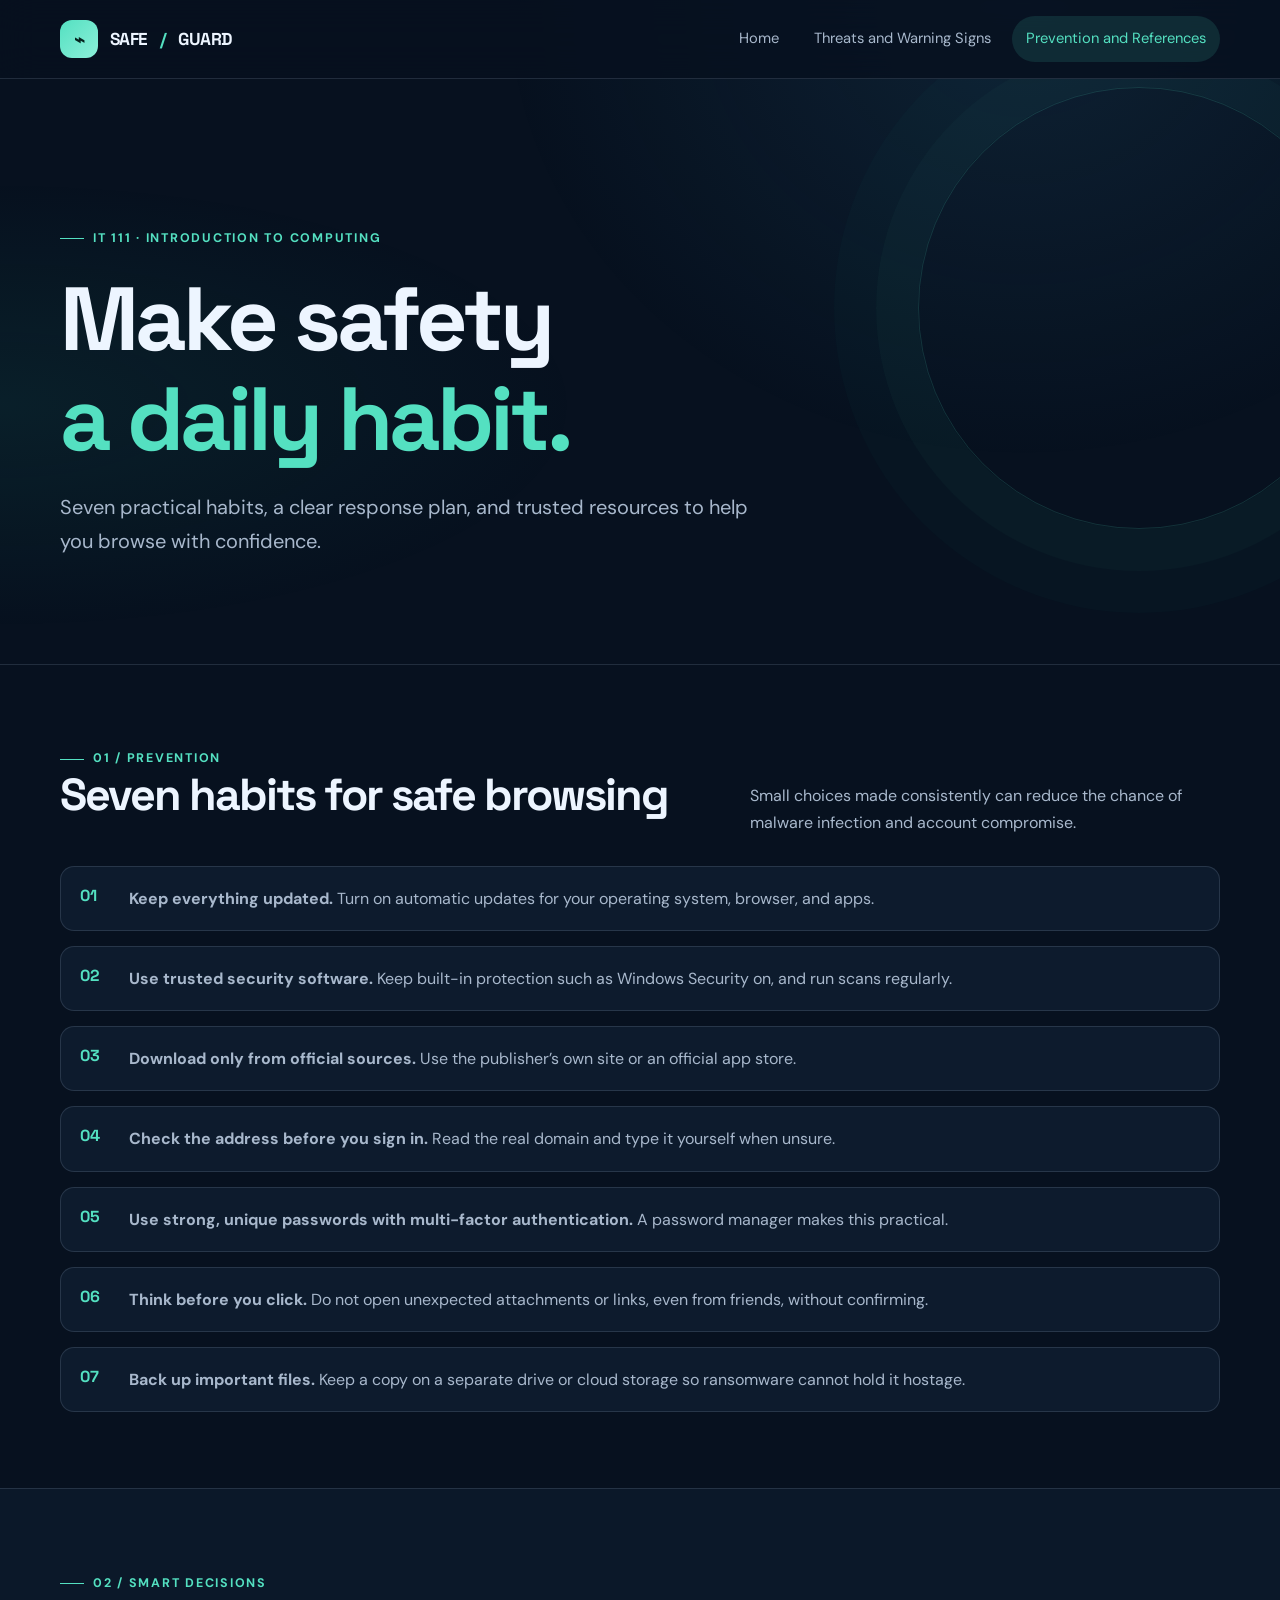
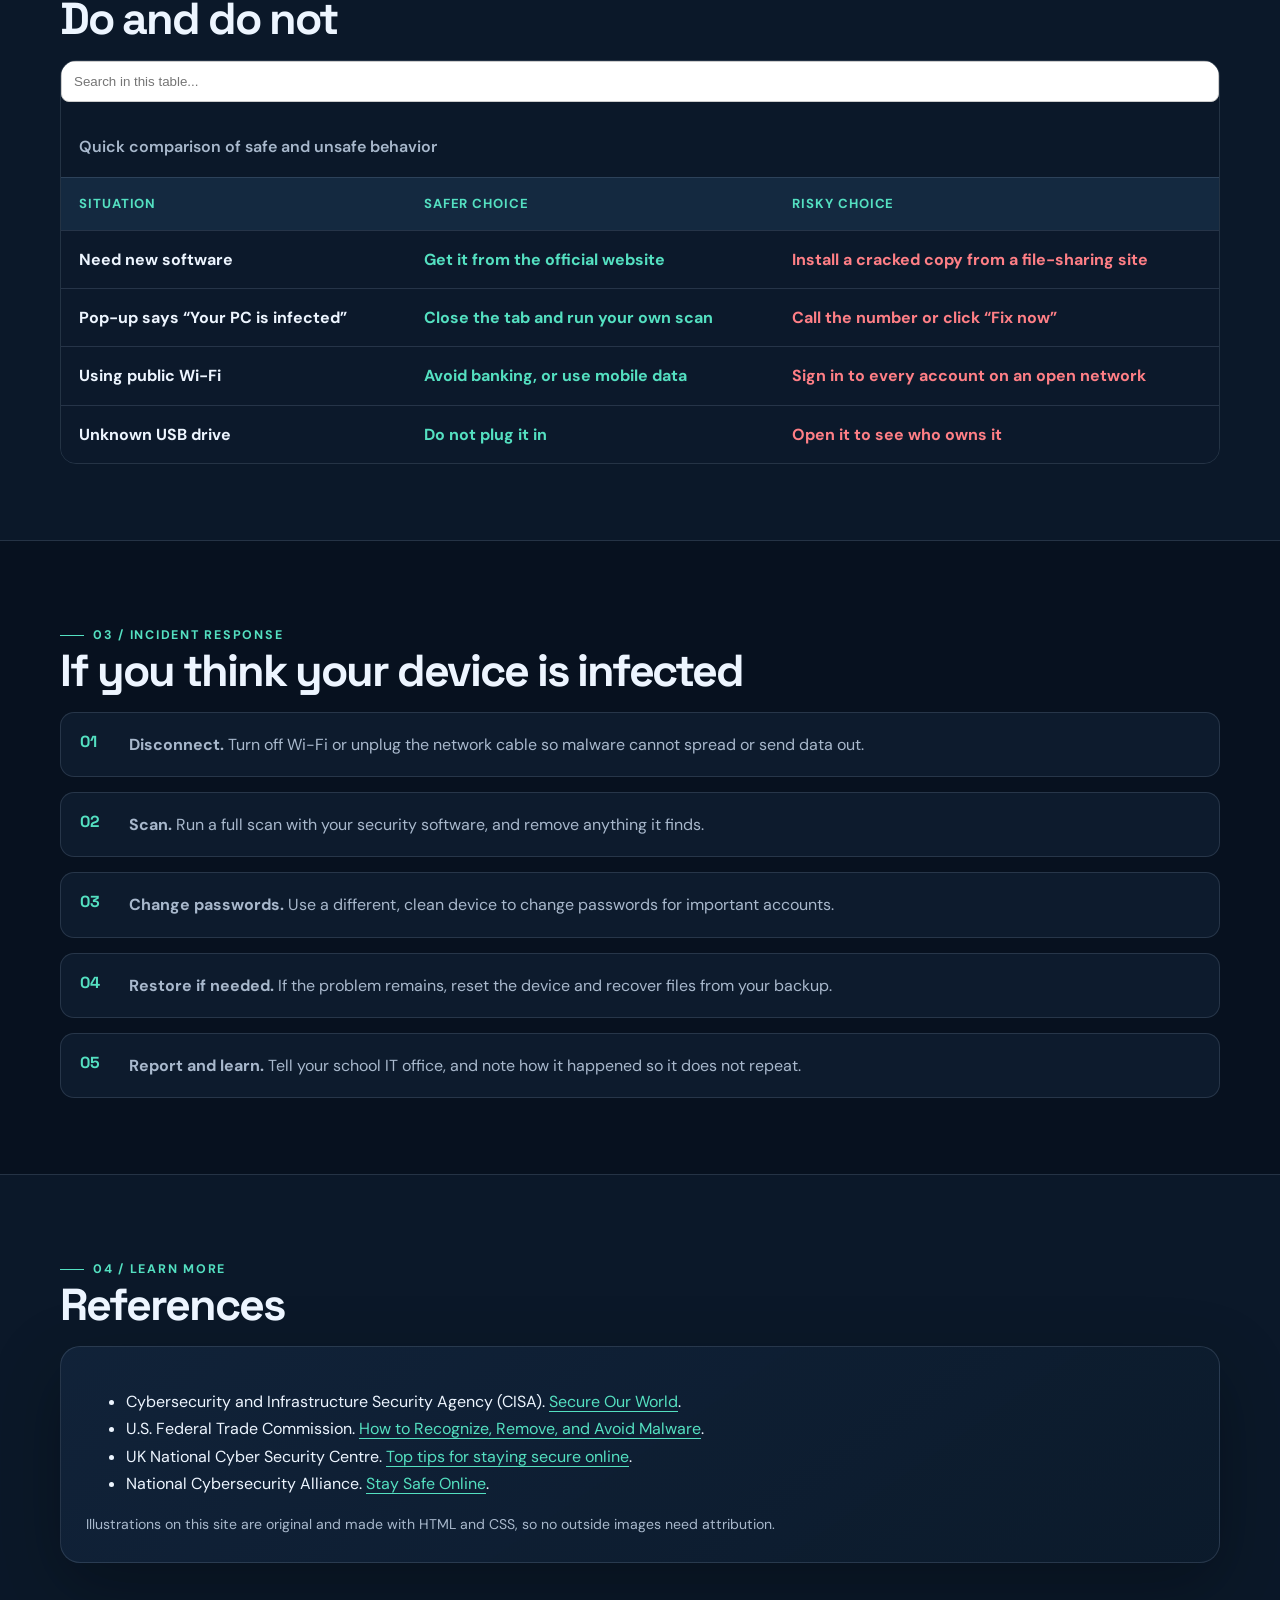
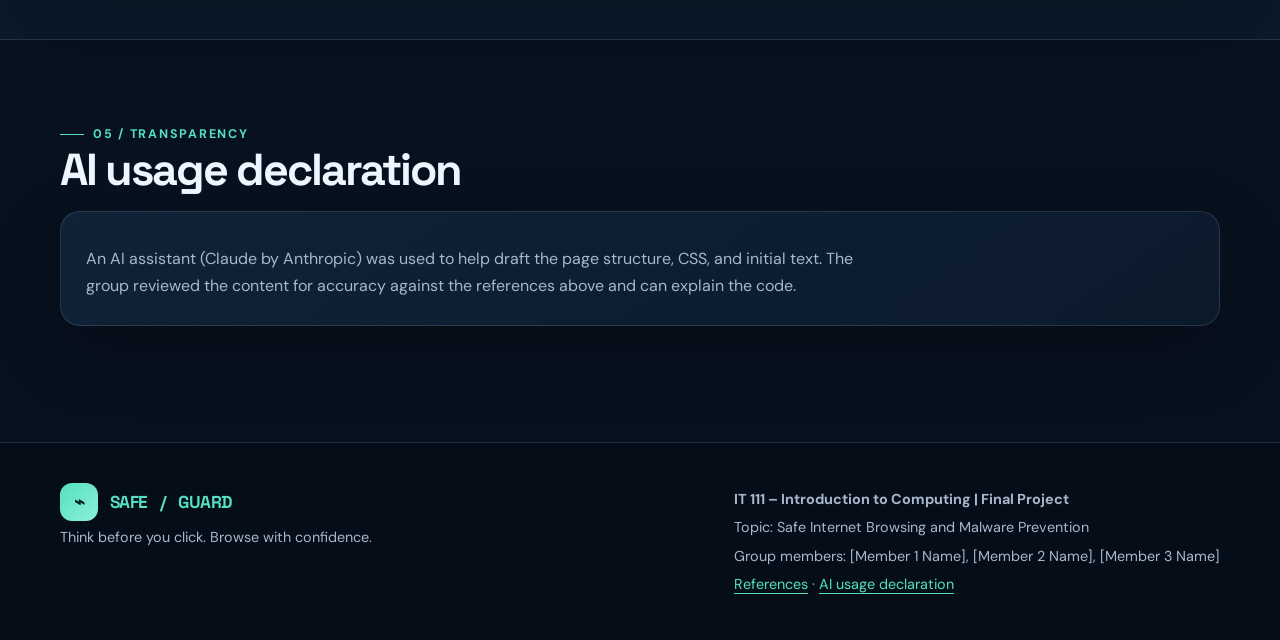
==== resources.html @ ea1fbe69 "Add files via upload" ====
<!DOCTYPE html>
<html lang="en">
<head>
<meta charset="UTF-8">
<meta name="viewport" content="width=device-width, initial-scale=1">
<meta name="description" content="A practical student guide to safe internet browsing and malware prevention.">
<meta name="theme-color" content="#07111f">
<title>Prevention and References | Safe Browsing Guide</title>
<link rel="preconnect" href="https://fonts.googleapis.com">
<link rel="preconnect" href="https://fonts.gstatic.com" crossorigin>
<link rel="stylesheet" href="style.css">
</head>
<body>
<a class="skip" href="#main">Skip to main content</a>
<header class="site-header"><div class="wrap">
<a class="brand" href="index.html"><span class="brand-mark" aria-hidden="true">⌁</span> SAFE<span style="color:var(--accent)">/</span>GUARD</a>
<button class="menu-toggle" type="button" aria-expanded="false" aria-controls="main-nav">Menu ☰</button>
<nav id="main-nav" aria-label="Main navigation"><ul><li><a href="index.html" >Home</a></li><li><a href="content.html" >Threats and Warning Signs</a></li><li><a href="resources.html" aria-current="page">Prevention and References</a></li></ul></nav>
</div></header>
<main id="main">
<div class="hero"><div class="wrap">
<div class="eyebrow">IT 111 · INTRODUCTION TO COMPUTING</div>
<h1>Make safety<br><span>a daily habit.</span></h1><p class="lead">Seven practical habits, a clear response plan, and trusted resources to help you browse with confidence.</p>

</div></div>

<section><div class="wrap"><div class="section-head"><div><div class="eyebrow">01 / PREVENTION</div><h2>Seven habits for safe browsing</h2></div><p>Small choices made consistently can reduce the chance of malware infection and account compromise.</p></div>
<ol class="steps">
<li><strong>Keep everything updated.</strong> Turn on automatic updates for your operating system, browser, and apps.</li>
<li><strong>Use trusted security software.</strong> Keep built-in protection such as Windows Security on, and run scans regularly.</li>
<li><strong>Download only from official sources.</strong> Use the publisher’s own site or an official app store.</li>
<li><strong>Check the address before you sign in.</strong> Read the real domain and type it yourself when unsure.</li>
<li><strong>Use strong, unique passwords with multi-factor authentication.</strong> A password manager makes this practical.</li>
<li><strong>Think before you click.</strong> Do not open unexpected attachments or links, even from friends, without confirming.</li>
<li><strong>Back up important files.</strong> Keep a copy on a separate drive or cloud storage so ransomware cannot hold it hostage.</li>
</ol></div></section>
<section class="alt-bg"><div class="wrap"><div class="eyebrow">02 / SMART DECISIONS</div><h2>Do and do not</h2><div class="table-scroll"><table><caption>Quick comparison of safe and unsafe behavior</caption><thead><tr><th>Situation</th><th>Safer choice</th><th>Risky choice</th></tr></thead><tbody>
<tr><th>Need new software</th><td class="do">Get it from the official website</td><td class="dont">Install a cracked copy from a file-sharing site</td></tr>
<tr><th>Pop-up says “Your PC is infected”</th><td class="do">Close the tab and run your own scan</td><td class="dont">Call the number or click “Fix now”</td></tr>
<tr><th>Using public Wi-Fi</th><td class="do">Avoid banking, or use mobile data</td><td class="dont">Sign in to every account on an open network</td></tr>
<tr><th>Unknown USB drive</th><td class="do">Do not plug it in</td><td class="dont">Open it to see who owns it</td></tr>
</tbody></table></div></div></section>
<section><div class="wrap"><div class="eyebrow">03 / INCIDENT RESPONSE</div><h2>If you think your device is infected</h2><ol class="steps">
<li><strong>Disconnect.</strong> Turn off Wi-Fi or unplug the network cable so malware cannot spread or send data out.</li>
<li><strong>Scan.</strong> Run a full scan with your security software, and remove anything it finds.</li>
<li><strong>Change passwords.</strong> Use a different, clean device to change passwords for important accounts.</li>
<li><strong>Restore if needed.</strong> If the problem remains, reset the device and recover files from your backup.</li>
<li><strong>Report and learn.</strong> Tell your school IT office, and note how it happened so it does not repeat.</li>
</ol></div></section>
<section class="alt-bg" id="references"><div class="wrap"><div class="eyebrow">04 / LEARN MORE</div><h2>References</h2><div class="box">
<ul>
<li>Cybersecurity and Infrastructure Security Agency (CISA). <a href="https://www.cisa.gov/secure-our-world" target="_blank" rel="noopener noreferrer">Secure Our World</a>.</li>
<li>U.S. Federal Trade Commission. <a href="https://consumer.ftc.gov/articles/how-recognize-remove-avoid-malware" target="_blank" rel="noopener noreferrer">How to Recognize, Remove, and Avoid Malware</a>.</li>
<li>UK National Cyber Security Centre. <a href="https://www.ncsc.gov.uk/collection/top-tips-for-staying-secure-online" target="_blank" rel="noopener noreferrer">Top tips for staying secure online</a>.</li>
<li>National Cybersecurity Alliance. <a href="https://staysafeonline.org" target="_blank" rel="noopener noreferrer">Stay Safe Online</a>.</li>
</ul><p class="small">Illustrations on this site are original and made with HTML and CSS, so no outside images need attribution.</p>
</div></div></section>
<section id="ai-use"><div class="wrap"><div class="eyebrow">05 / TRANSPARENCY</div><h2>AI usage declaration</h2><div class="box"><p>An AI assistant (Claude by Anthropic) was used to help draft the page structure, CSS, and initial text. The group reviewed the content for accuracy against the references above and can explain the code.</p></div></div></section>

</main>
<footer class="site-footer"><div class="wrap footer-inner">
<div><a class="brand" href="index.html"><span class="brand-mark" aria-hidden="true">⌁</span> SAFE<span style="color:var(--accent)">/</span>GUARD</a><p class="small">Think before you click. Browse with confidence.</p></div>
<div><p><strong>IT 111 – Introduction to Computing | Final Project</strong></p><p>Topic: Safe Internet Browsing and Malware Prevention</p><p>Group members: [Member 1 Name], [Member 2 Name], [Member 3 Name]</p><p><a href="resources.html#references">References</a> · <a href="resources.html#ai-use">AI usage declaration</a></p></div>
</div></footer>

<script>
const menuButton=document.querySelector('.menu-toggle');
const nav=document.querySelector('nav');
if(menuButton&&nav){menuButton.addEventListener('click',()=>{const open=nav.classList.toggle('open');menuButton.setAttribute('aria-expanded',String(open));});}
const progress=document.createElement('div');progress.className='progress';document.body.appendChild(progress);
function updateProgress(){const max=document.documentElement.scrollHeight-innerHeight;progress.style.width=(max>0?scrollY/max*100:0)+'%';}
addEventListener('scroll',updateProgress,{passive:true});updateProgress();
if('IntersectionObserver'in window){const observer=new IntersectionObserver(entries=>entries.forEach(entry=>{if(entry.isIntersecting){entry.target.classList.add('visible');observer.unobserve(entry.target);}}),{threshold:.08});document.querySelectorAll('section,.box,.panel').forEach(el=>el.classList.add('reveal'));document.querySelectorAll('.reveal').forEach(el=>observer.observe(el));}
</script>

<!-- Additional JavaScript file -->
<script src="script.js" defer></script>

</body></html>
---- style.css ----
@import url('https://fonts.googleapis.com/css2?family=DM+Sans:wght@400;500;600;700&family=Space+Grotesk:wght@500;600;700&display=swap');

:root{
  --bg:#07111f;--surface:#0d1b2d;--surface-2:#12243a;--ink:#edf5ff;
  --muted:#a8b8cc;--line:rgba(184,207,232,.15);--accent:#54e0c1;
  --accent-2:#82aaff;--warning:#ffb86b;--danger:#ff7f86;
  --radius:20px;--shadow:0 24px 70px rgba(0,0,0,.28);--max:1160px
}
*{box-sizing:border-box}
html{scroll-behavior:smooth;scroll-padding-top:100px}
body{margin:0;background:var(--bg);color:var(--ink);font:16px/1.7 "DM Sans",system-ui,sans-serif}
body:before{content:"";position:fixed;inset:0;z-index:-1;pointer-events:none;background:radial-gradient(ellipse at 80% 0%,rgba(48,119,160,.16),transparent 36%),radial-gradient(ellipse at 0% 45%,rgba(34,181,151,.09),transparent 32%)}
a{color:var(--accent);text-underline-offset:4px}
a:hover{color:#a2ffe9}
button,a{ -webkit-tap-highlight-color:transparent}
:focus-visible{outline:3px solid var(--warning);outline-offset:4px}
.skip{position:absolute;left:-9999px;top:1rem;background:#fff;color:#07111f;padding:.7rem 1rem;border-radius:8px;z-index:100}
.skip:focus{left:1rem}
.wrap{width:min(var(--max),calc(100% - 40px));margin:auto}
.site-header{position:sticky;top:0;z-index:50;background:rgba(7,17,31,.82);backdrop-filter:blur(18px);border-bottom:1px solid var(--line)}
.site-header .wrap{min-height:78px;display:flex;align-items:center;justify-content:space-between;gap:24px}
.brand{display:flex;align-items:center;gap:12px;color:var(--ink);text-decoration:none;font:700 1.08rem "Space Grotesk",sans-serif;letter-spacing:-.03em}
.brand-mark{display:grid;place-items:center;width:38px;height:38px;border-radius:12px;color:#06231e;background:linear-gradient(135deg,var(--accent),#8cf0d9);font-size:1.15rem}
nav ul{display:flex;align-items:center;gap:7px;list-style:none;margin:0;padding:0}
nav a{display:block;padding:10px 14px;border-radius:999px;color:var(--muted);font-size:.92rem;text-decoration:none;transition:.2s}
nav a:hover,nav a[aria-current=page]{background:rgba(84,224,193,.12);color:var(--accent)}
.menu-toggle{display:none;background:var(--surface-2);color:var(--ink);border:1px solid var(--line);padding:9px 13px;border-radius:10px;font:inherit}
.hero{position:relative;overflow:hidden;padding:clamp(76px,11vw,142px) 0 90px;border-bottom:1px solid var(--line)}
.hero:after{content:"";position:absolute;width:440px;height:440px;right:-80px;top:8px;border:1px solid rgba(84,224,193,.16);border-radius:50%;box-shadow:0 0 0 42px rgba(84,224,193,.025),0 0 0 84px rgba(84,224,193,.02);pointer-events:none}
.eyebrow{display:inline-flex;align-items:center;gap:9px;color:var(--accent);font-size:.78rem;font-weight:700;letter-spacing:.14em;text-transform:uppercase}
.eyebrow:before{content:"";width:24px;height:1px;background:currentColor}
h1,h2,h3{font-family:"Space Grotesk",sans-serif;line-height:1.12;letter-spacing:-.045em}
h1{max-width:850px;margin:20px 0;font-size:clamp(2.7rem,7vw,5.7rem)}
h1 span{color:var(--accent)}
h2{font-size:clamp(1.8rem,4vw,2.8rem);margin:0 0 16px}
h3{font-size:1.22rem;margin:0 0 9px}
p{max-width:72ch;color:var(--muted);margin:.5rem 0 1rem}
.lead{max-width:690px;font-size:clamp(1.08rem,2vw,1.25rem)}
.hero-actions{display:flex;flex-wrap:wrap;gap:12px;margin-top:30px}
.btn{display:inline-flex;align-items:center;justify-content:center;gap:10px;padding:13px 20px;border:1px solid var(--accent);border-radius:999px;background:var(--accent);color:#06231e;font-weight:700;text-decoration:none;transition:transform .2s,box-shadow .2s}
.btn:hover{transform:translateY(-2px);color:#06231e;box-shadow:0 12px 32px rgba(84,224,193,.2)}
.btn.secondary{background:transparent;color:var(--ink);border-color:var(--line)}
.btn.secondary:hover{border-color:var(--accent);color:var(--accent);box-shadow:none}
section{padding:76px 0}
.section-head{display:flex;justify-content:space-between;align-items:end;gap:30px;margin-bottom:30px}
.section-head p{max-width:470px;margin:0}
.grid{display:grid;grid-template-columns:repeat( auto-fit,minmax(230px,1fr));gap:18px}
.box,.panel{background:linear-gradient(145deg,rgba(18,36,58,.92),rgba(12,27,45,.94));border:1px solid var(--line);border-radius:var(--radius);padding:25px;box-shadow:var(--shadow)}
.box{transition:transform .22s,border-color .22s}
.box:hover{transform:translateY(-5px);border-color:rgba(84,224,193,.45)}
.card-icon{display:grid;place-items:center;width:44px;height:44px;margin-bottom:18px;border-radius:14px;background:rgba(84,224,193,.12);color:var(--accent);font-size:1.25rem}
.box p{margin-bottom:0}
.alt-bg{background:rgba(15,31,50,.55);border-block:1px solid var(--line)}
.demo{display:grid;grid-template-columns:repeat(2,minmax(0,1fr));gap:18px;margin:28px 0}
.urlbar{display:flex;align-items:center;gap:9px;flex-wrap:wrap;padding:14px 16px;background:#071321;border:1px solid var(--line);border-radius:13px;font: .9rem ui-monospace,monospace;overflow-wrap:anywhere}
.urlbar strong{color:var(--accent);background:rgba(84,224,193,.1);padding:1px 5px;border-radius:4px}
.urlbar .fade{color:#71849a}
.tag{display:inline-block;padding:5px 11px;border-radius:999px;font-size:.75rem;font-weight:700;letter-spacing:.06em;text-transform:uppercase}
.tag.good{color:var(--accent);background:rgba(84,224,193,.12)}
.tag.bad{color:var(--danger);background:rgba(255,127,134,.12)}
.demo .good{border-left:3px solid var(--accent)}
.demo .bad{border-left:3px solid var(--danger)}
.table-scroll{overflow-x:auto;border:1px solid var(--line);border-radius:16px}
table{width:100%;border-collapse:collapse;min-width:650px;background:rgba(13,27,45,.8)}
caption{text-align:left;padding:16px 18px;color:var(--muted);font-weight:600}
th,td{text-align:left;padding:15px 18px;border-top:1px solid var(--line);vertical-align:top}
thead th{background:#142940;color:var(--accent);font-size:.82rem;letter-spacing:.07em;text-transform:uppercase}
tbody th{color:var(--ink);font-weight:700}
tbody td{color:var(--muted)}
details{background:var(--surface);border:1px solid var(--line);border-radius:14px;margin:12px 0;overflow:hidden}
summary{cursor:pointer;padding:17px 20px;font-weight:700;list-style:none}
summary::-webkit-details-marker{display:none}
summary:after{content:"+";float:right;color:var(--accent);font-size:1.3rem}
details[open] summary:after{content:"−"}
details p{padding:0 20px 18px;margin:0}
.note{padding:18px 20px;border:1px solid rgba(255,184,107,.25);border-left:3px solid var(--warning);border-radius:12px;background:rgba(255,184,107,.07)}
.steps{list-style:none;counter-reset:step;padding:0;margin:0;display:grid;gap:15px}
.steps li{counter-increment:step;position:relative;padding:18px 20px 18px 68px;background:var(--surface);border:1px solid var(--line);border-radius:14px;color:var(--muted)}
.steps li:before{content:counter(step,decimal-leading-zero);position:absolute;left:19px;top:18px;color:var(--accent);font:700 1rem "Space Grotesk",sans-serif}
.do{color:var(--accent);font-weight:700}.dont{color:var(--danger);font-weight:700}
.site-footer{padding:40px 0;margin-top:40px;border-top:1px solid var(--line);background:#050d18}
.footer-inner{display:flex;justify-content:space-between;gap:25px;flex-wrap:wrap}
.site-footer p{font-size:.9rem;margin:.25rem 0}
.site-footer a{color:var(--accent)}
.small{font-size:.88rem}
.reveal{opacity:0;transform:translateY(18px);transition:opacity .6s,transform .6s}
.reveal.visible{opacity:1;transform:none}
.progress{position:fixed;left:0;top:0;height:3px;width:0;background:var(--accent);z-index:100;box-shadow:0 0 12px var(--accent)}
@media(max-width:760px){
 .site-header .wrap{min-height:70px}.menu-toggle{display:block}
 nav{display:none;position:absolute;top:70px;left:0;right:0;padding:12px 20px 20px;background:#091626;border-bottom:1px solid var(--line)}
 nav.open{display:block}nav ul{display:grid;gap:5px}nav a{border-radius:10px}
 .hero{padding:75px 0 65px}.hero:after{right:-270px;opacity:.6}
 section{padding:58px 0}.section-head{display:block}.section-head p{margin-top:12px}
 .demo{grid-template-columns:1fr}
}
@media(prefers-reduced-motion:reduce){html{scroll-behavior:auto}*,*:before,*:after{transition:none!important;animation:none!important}.reveal{opacity:1;transform:none}}
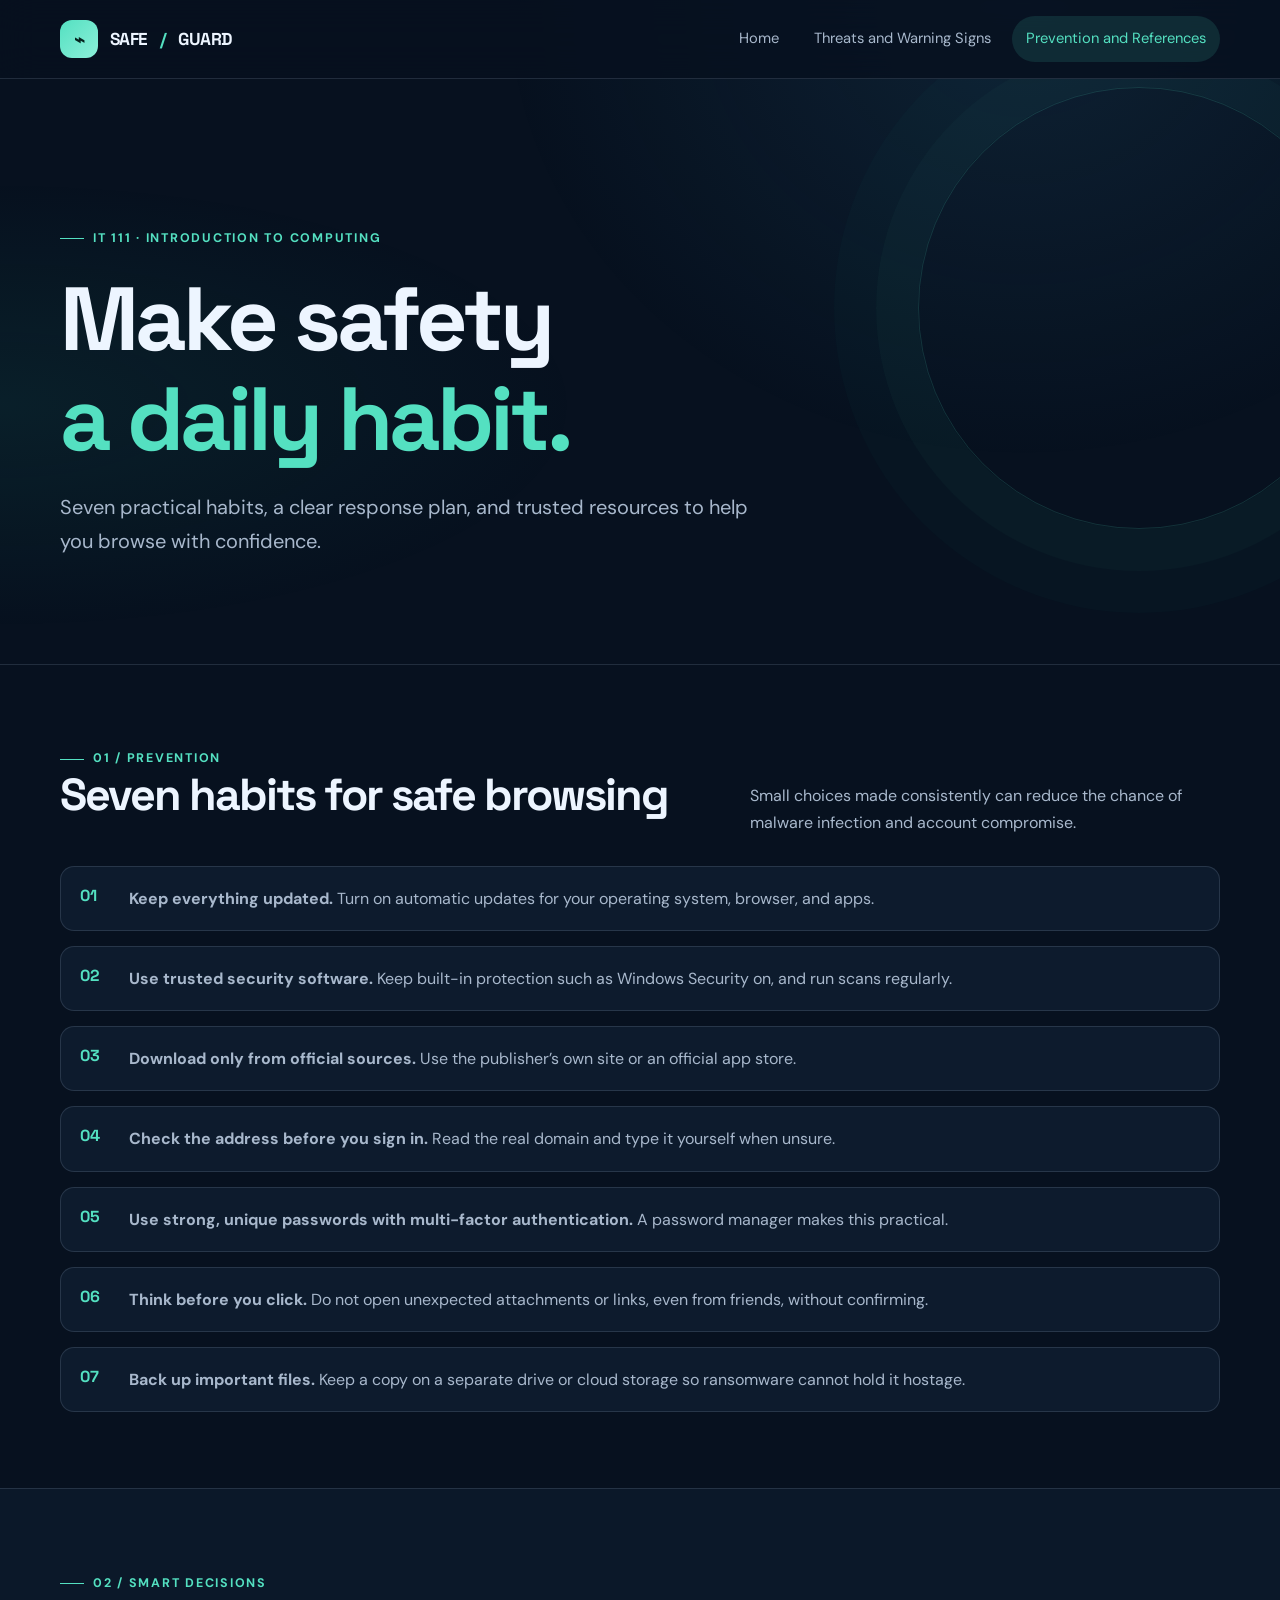
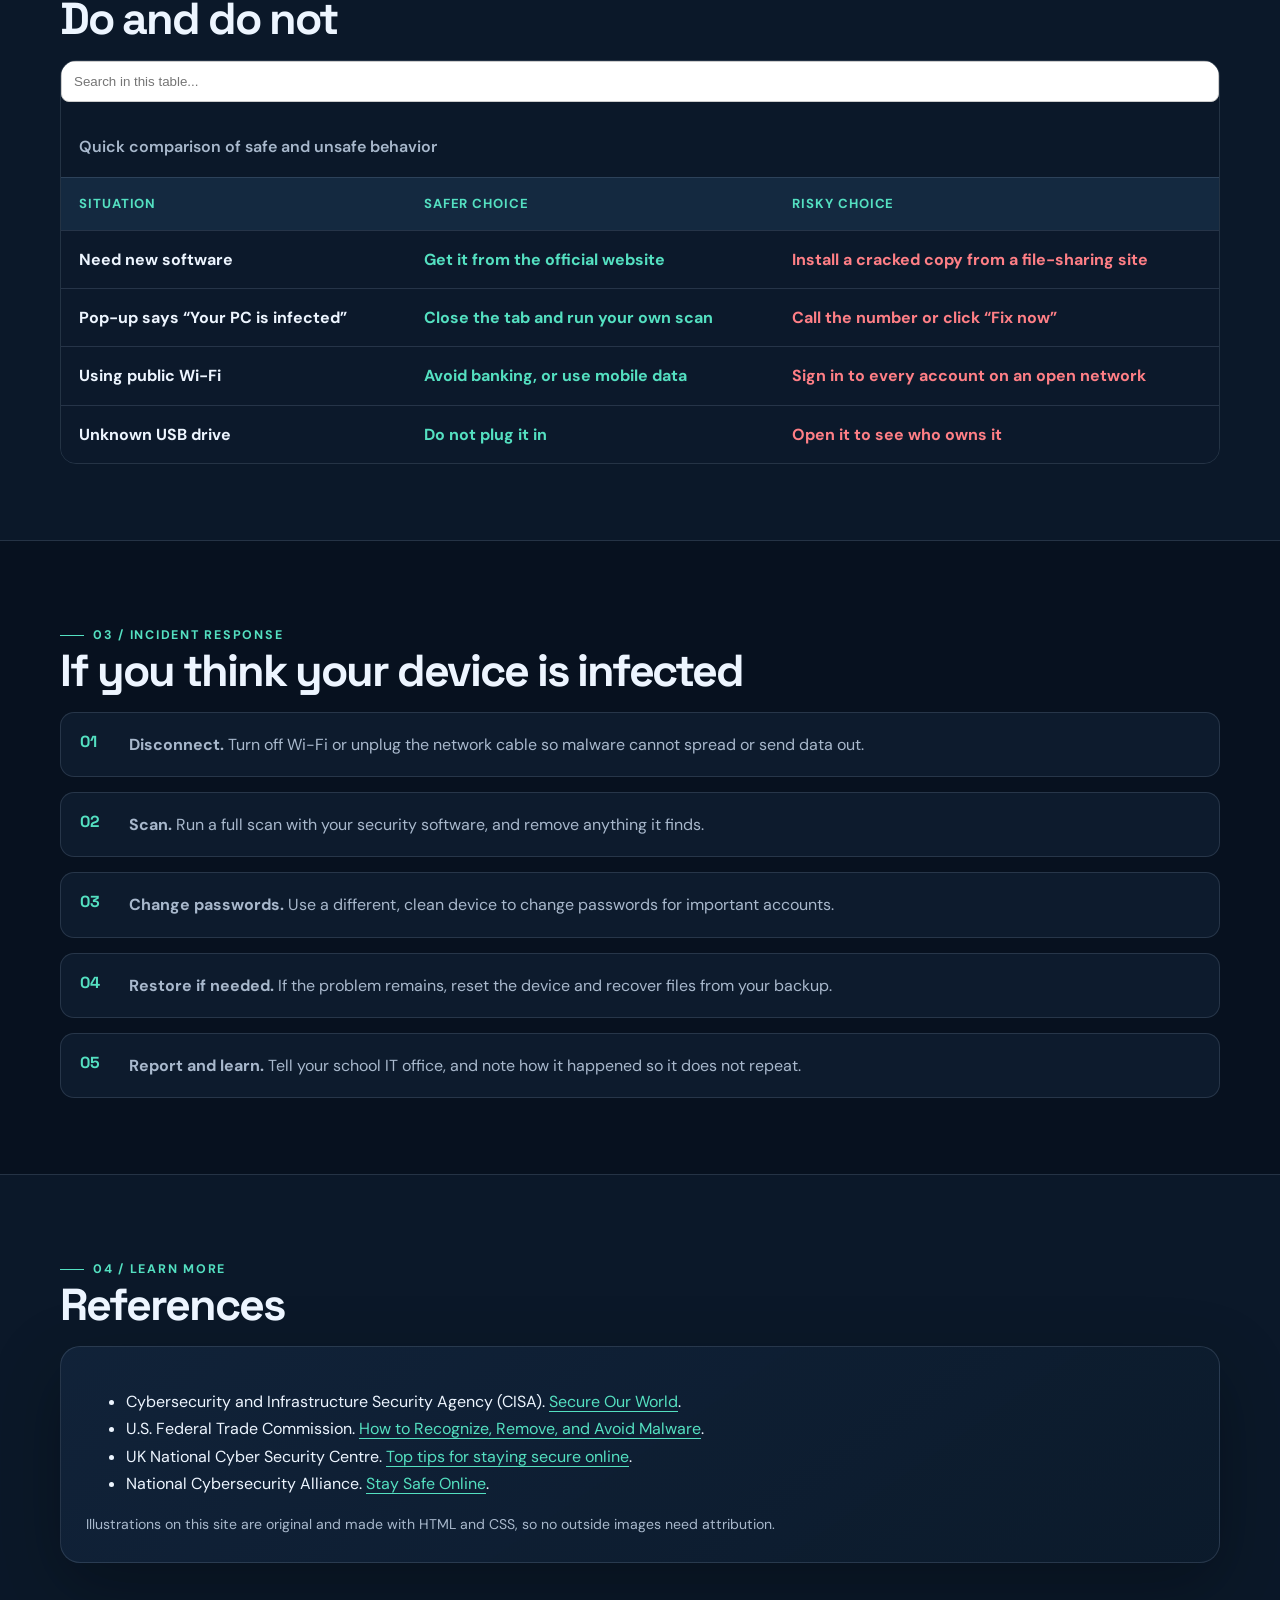
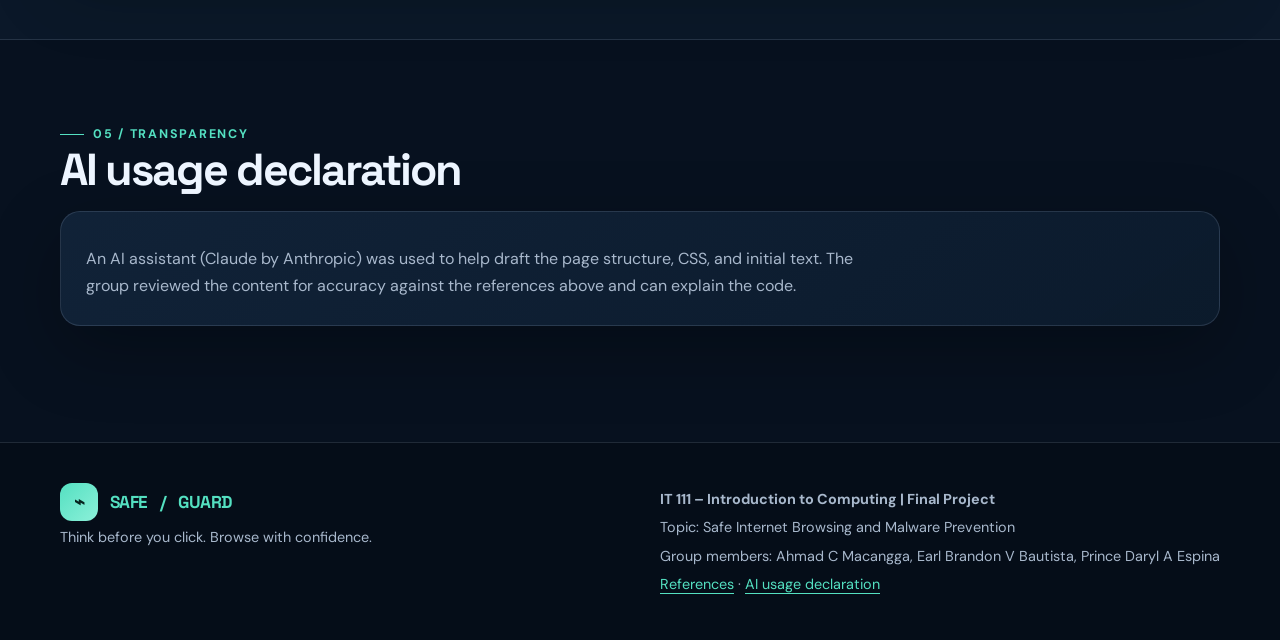
==== commit 91be66f9: "Update resources.html" ====
--- a/resources.html
+++ b/resources.html
@@ -61,7 +61,7 @@
 </main>
 <footer class="site-footer"><div class="wrap footer-inner">
 <div><a class="brand" href="index.html"><span class="brand-mark" aria-hidden="true">⌁</span> SAFE<span style="color:var(--accent)">/</span>GUARD</a><p class="small">Think before you click. Browse with confidence.</p></div>
-<div><p><strong>IT 111 – Introduction to Computing | Final Project</strong></p><p>Topic: Safe Internet Browsing and Malware Prevention</p><p>Group members: [Member 1 Name], [Member 2 Name], [Member 3 Name]</p><p><a href="resources.html#references">References</a> · <a href="resources.html#ai-use">AI usage declaration</a></p></div>
+<div><p><strong>IT 111 – Introduction to Computing | Final Project</strong></p><p>Topic: Safe Internet Browsing and Malware Prevention</p><p>Group members: Ahmad C Macangga, Earl Brandon V Bautista, Prince Daryl A Espina</p><p><a href="resources.html#references">References</a> · <a href="resources.html#ai-use">AI usage declaration</a></p></div>
 </div></footer>
 
 <script>
